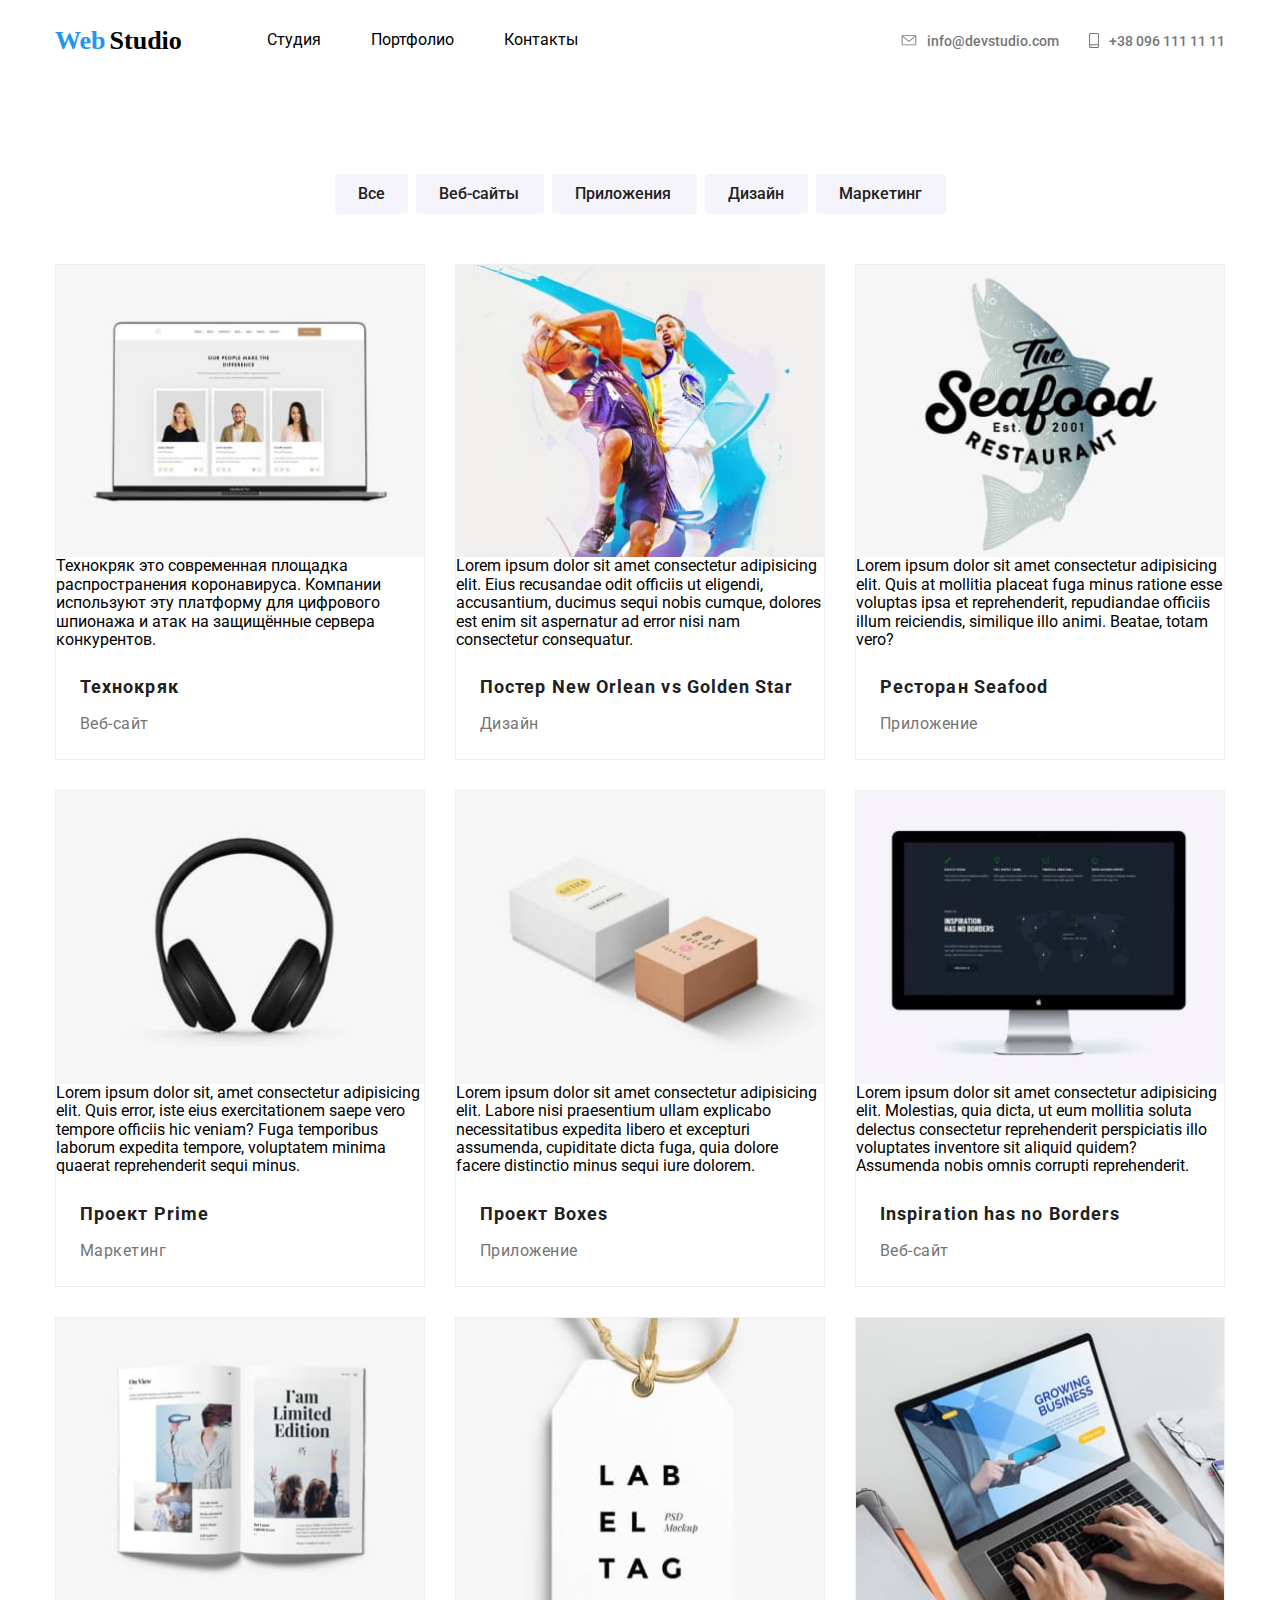
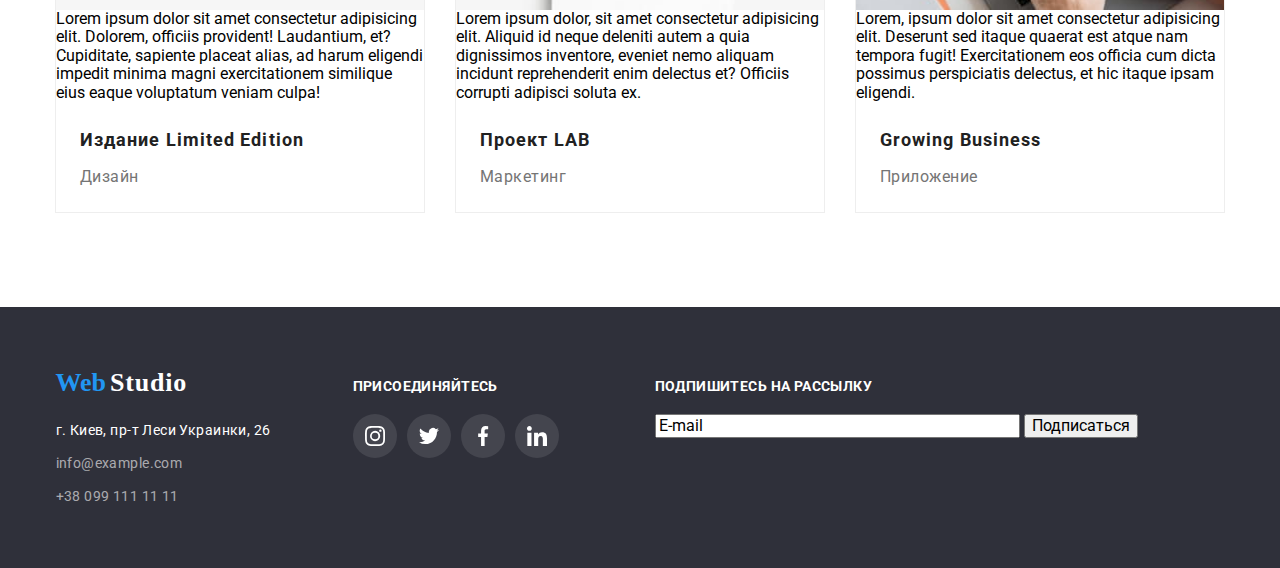
==== portfolio.html @ c652b86d "hw 5" ====
<!DOCTYPE html>
<html lang="en">
  <head>
    <meta charset="UTF-8" />
    <meta name="viewport" content="width=device-width, initial-scale=1.0" />
    <!--style.css-->
    <link rel="stylesheet" href="./assets/css/style.css" />
    <!--normalize.css-->
    <link rel="stylesheet" href="./assets/css/normalize.css" />
    <!--Goole Fonts-->
    <link
      href="https://fonts.googleapis.com/css2?family=Roboto:ital,wght@0,100;0,300;0,400;0,500;0,700;1,100;1,300;1,400;1,500;1,700&display=swap"
      rel="stylesheet"
    />
    <title>WebStudio</title>
  </head>

  <body>
    <!--logo and nav-->
    <header class="main-header">
      <div class="navigation-container container">
        <nav class="nav-links">
          <div class="logo-style">
            <a href="#" class="logo">
              <span class="font--style--blue">Web</span>
              <span class="font--style--black">Studio</span>
            </a>
          </div>
          <ul class="site-nav">
            <li class="site-nav-items">
              <a class="links" href="./index.html">Студия</a>
            </li>
            <li class="site-nav-items">
              <a class="links" href="./portfolio.html">Портфолио</a>
            </li>
            <li class="site-nav-items">
              <a class="links" href="#">Контакты</a>
            </li>
          </ul>
        </nav>
        <div class="our-contacts">
          <!-- email style -->
          <a href="#" class="email--style">
            <svg xmlns="http://www.w3.org/2000/svg" class="mail-icon-style">
              <use xlink:href="./assets/image/sprite2.svg#icon-envelope1" />
            </svg>
            <span class="email-adderss-style">info@devstudio.com</span>
          </a>
          <!-- number style -->
          <a href="#" class="number--style">
            <svg xmlns="http://www.w3.org/2000/svg" class="number-icon-style">
              <use xlink:href="./assets/image/sprite2.svg#icon-smartphone1" />
            </svg>
            <span class="phone-number-style">+38 096 111 11 11</span>
          </a>
        </div>
      </div>
    </header>
    <!--main-->
    <main>
      <!--page nav-->
      <section class="section-portfolio">
        <div class="links-container container">
          <ul class="site-nav-list">
            <li class="site-nav-item">
              <a href="#"><span class="button-all">Все</span></a>
            </li>
            <li class="site-nav-item">
              <a href="#"><span class="button-web">Веб-сайты</span></a>
            </li>
            <li class="site-nav-item">
              <a href="#"><span class="button-app">Приложения</span></a>
            </li>
            <li class="site-nav-item">
              <a href="#"><span class="button-design">Дизайн</span></a>
            </li>
            <li class="site-nav-item">
              <a href="#"><span class="button-marketing">Маркетинг</span></a>
            </li>
          </ul>
        </div>
        <!--description-->
        <div class="container">
          <ul class="projects-dis-list">
            <li class="projects-dis-items">
              <img src="./assets/image/img.tehno.jpg" alt="tehno" />
              <p>
                Технокряк это современная площадка распространения коронавируса.
                Компании используют эту платформу для цифрового шпионажа и атак
                на защищённые сервера конкурентов.
              </p>
              <h2 class="tittle-projects-dis">Технокряк</h2>
              <p class="card-description">Веб-сайт</p>
            </li>
            <li class="projects-dis-items">
              <img src="./assets/image/img(1)poster.jpg" alt="poster" />
              <p>
                Lorem ipsum dolor sit amet consectetur adipisicing elit. Eius
                recusandae odit officiis ut eligendi, accusantium, ducimus sequi
                nobis cumque, dolores est enim sit aspernatur ad error nisi nam
                consectetur consequatur.
              </p>
              <h2 class="tittle-projects-dis">
                Постер New Orlean vs Golden Star
              </h2>
              <p class="card-description">Дизайн</p>
            </li>
            <li class="projects-dis-items">
              <img src="./assets/image/img(2)restoran.jpg" alt="restoran" />
              <p>
                Lorem ipsum dolor sit amet consectetur adipisicing elit. Quis at
                mollitia placeat fuga minus ratione esse voluptas ipsa et
                reprehenderit, repudiandae officiis illum reiciendis, similique
                illo animi. Beatae, totam vero?
              </p>
              <h2 class="tittle-projects-dis">Ресторан Seafood</h2>
              <p class="card-description">Приложение</p>
            </li>
            <li class="projects-dis-items">
              <img src="./assets/image/img(3)prime.jpg" alt="prime" />
              <p>
                Lorem ipsum dolor sit, amet consectetur adipisicing elit. Quis
                error, iste eius exercitationem saepe vero tempore officiis hic
                veniam? Fuga temporibus laborum expedita tempore, voluptatem
                minima quaerat reprehenderit sequi minus.
              </p>
              <h2 class="tittle-projects-dis">Проект Prime</h2>
              <p class="card-description">Маркетинг</p>
            </li>
            <li class="projects-dis-items">
              <img src="./assets/image/img(4)boxes.jpg" alt="boxes" />
              <p>
                Lorem ipsum dolor sit amet consectetur adipisicing elit. Labore
                nisi praesentium ullam explicabo necessitatibus expedita libero
                et excepturi assumenda, cupiditate dicta fuga, quia dolore
                facere distinctio minus sequi iure dolorem.
              </p>
              <h2 class="tittle-projects-dis">Проект Boxes</h2>
              <p class="card-description">Приложение</p>
            </li>
            <li class="projects-dis-items">
              <img src="./assets/image/img(5)ins.jpg" alt="ins" />
              <p>
                Lorem ipsum dolor sit amet consectetur adipisicing elit.
                Molestias, quia dicta, ut eum mollitia soluta delectus
                consectetur reprehenderit perspiciatis illo voluptates inventore
                sit aliquid quidem? Assumenda nobis omnis corrupti
                reprehenderit.
              </p>
              <h2 class="tittle-projects-dis">Inspiration has no Borders</h2>
              <p class="card-description">Веб-сайт</p>
            </li>
            <li class="projects-dis-items">
              <img src="./assets/image/img(6)edition.jpg" alt="edition" />
              <p>
                Lorem ipsum dolor sit amet consectetur adipisicing elit.
                Dolorem, officiis provident! Laudantium, et? Cupiditate,
                sapiente placeat alias, ad harum eligendi impedit minima magni
                exercitationem similique eius eaque voluptatum veniam culpa!
              </p>
              <h2 class="tittle-projects-dis">Издание Limited Edition</h2>
              <p class="card-description">Дизайн</p>
            </li>
            <li class="projects-dis-items">
              <img src="./assets/image/img(7)lab.jpg" alt="lab" />
              <p>
                Lorem ipsum dolor, sit amet consectetur adipisicing elit.
                Aliquid id neque deleniti autem a quia dignissimos inventore,
                eveniet nemo aliquam incidunt reprehenderit enim delectus et?
                Officiis corrupti adipisci soluta ex.
              </p>
              <h2 class="tittle-projects-dis">Проект LAB</h2>
              <p class="card-description">Маркетинг</p>
            </li>
            <li class="projects-dis-items">
              <img src="./assets/image/img(8)business.jpg" alt="business" />
              <p>
                Lorem, ipsum dolor sit amet consectetur adipisicing elit.
                Deserunt sed itaque quaerat est atque nam tempora fugit!
                Exercitationem eos officia cum dicta possimus perspiciatis
                delectus, et hic itaque ipsam eligendi.
              </p>
              <h2 class="tittle-projects-dis">Growing Business</h2>
              <p class="card-description no-margin-tb">Приложение</p>
            </li>
          </ul>
        </div>
      </section>
    </main>
    <!--info footer-->
    <footer>
      <div class="footer-container container">
        <div class="footer-logo-address">
          <a href="#" class="logo-footer">
            <span class="font--style--blue">Web</span>
            <span class="font--style--white">Studio</span>
          </a>
          <address class="address-style-footer">
            <span class="street--style">г. Киев, пр-т Леси Украинки, 26</span>
            <span class="email--footer--style"
              ><a href="#" class="email--no--decaration"
                >info@example.com</a
              ></span
            >
            <span class="footer--number--style"
              ><a href="#" class="number--no--decoration"
                >+38 099 111 11 11</a
              ></span
            >
          </address>
        </div>
        <!--social-networks-footer-->
        <div class="social-container">
          <div class="social-networks-footer">
            <h4 class="footer--header--join">присоединяйтесь</h4>
            <!-- icons footer -->
            <ul class="footer-social-list">
              <li class="footer-list-item">
                <a href="#">
                  <svg
                    xmlns="http://www.w3.org/2000/svg"
                    class="footer-logo-style"
                  >
                    <use xlink:href="./assets/image/sprite2.svg#instagram" />
                  </svg>
                </a>
              </li>
              <li class="footer-list-item">
                <a href="#">
                  <svg
                    xmlns="http://www.w3.org/2000/svg"
                    class="footer-logo-style"
                  >
                    <use xlink:href="./assets/image/sprite2.svg#twitter" />
                  </svg>
                </a>
              </li>
              <li class="footer-list-item">
                <a href="#">
                  <svg
                    xmlns="http://www.w3.org/2000/svg"
                    class="footer-logo-style"
                  >
                    <use xlink:href="./assets/image/sprite2.svg#facebook" />
                  </svg>
                </a>
              </li>
              <li class="footer-list-item">
                <a href="#">
                  <svg
                    xmlns="http://www.w3.org/2000/svg"
                    class="footer-logo-style"
                  >
                    <use xlink:href="./assets/image/sprite2.svg#linkedin2" />
                  </svg>
                </a>
              </li>
            </ul>
          </div>
          <!--button-->
          <div class="button-footer">
            <h4 class="footer--subscribe--header">Подпишитесь на рассылку</h4>
            <form action="doc.php" method="post">
              <input type="text" name="fio" value="E-mail" size="37" />
              <input type="submit" name="fio" value="Подписаться" />
            </form>
          </div>
        </div>
      </div>
    </footer>
  </body>
</html>
---- assets/css/style.css ----
html {
  box-sizing: border-box;
}

*,
*::before,
*::after {
  box-sizing: inherit;
}

*,
*:hover,
*:focus {
  outline: none;
}

/* margin-padding top and bottom no */
h1,
h2,
h3,
h4,
h5,
h6,
p {
  margin: 0 0;
  padding: 0 0;
}

/* list style - none */
ul {
  list-style-type: none;
  margin: 0 0;
  padding: 0 0;
}

figure {
  margin: 0 0;
  padding: 0 0;
}

/* container */
.container {
  max-width: 1200px;
  margin: 0 auto;
  padding-left: 15px;
  padding-right: 15px;
}

/* section */
.section {
  padding-top: 94px;
  padding-bottom: 94px;
}

/* logo and nav */
.navigation-container {
  display: flex;
  align-items: center;
  padding-top: 25px;
  padding-bottom: 25px;
}

.nav-links {
  display: flex;
  align-items: center;
}

/* style logo */
.logo {
  display: inline-block;
}

.logo-style {
  display: flex;
  align-items: center;
}

.font--style--blue {
  font-family: Raleway;
  font-style: normal;
  font-weight: bold;
  font-size: 26px;
  line-height: 31px;

  color: #2196f3;
}

.font--style--black {
  font-family: Raleway;
  font-style: normal;
  font-weight: bold;
  font-size: 26px;
  line-height: 31px;

  color: #000000;
}

/* links */
.site-nav {
  display: flex;
  align-items: center;
  margin-left: 85px;
}

.site-nav-items {
  margin-left: 50px;
}

.site-nav-items:first-child {
  margin-left: 0;
}

.site-nav .links {
  color: #000000;
}

.site-nav .links:hover,
.site-nav .links:focus {
  color: #2196f3;
}

/* contacts */
.our-contacts {
  align-items: center;
  display: flex;
  margin-left: auto;
}

.email--style {
  display: flex;
  align-items: center;

  font-style: normal;
  font-weight: 500;
  font-size: 14px;
  line-height: 16px;

  color: #757575;
  fill: #757575;
}

.mail-icon-style {
  width: 16px;
  height: 11px;

  margin-right: 10px;
}

.email--style:hover,
.email--style:focus {
  color: #2196f3;
  fill: #2196f3;
}

.number--style {
  display: flex;
  align-items: center;

  font-style: normal;
  font-weight: 500;
  font-size: 14px;
  line-height: 16px;

  margin-left: 30px;

  color: #757575;
  fill: #757575;
}

.number-icon-style {
  width: 10px;
  height: 15px;

  margin-right: 10px;
}

.number--style:hover,
.number--style:focus {
  color: #2196f3;
  fill: #2196f3;
}

/* section first */
.main-banner {
  background-image: linear-gradient(
      to right,
      rgba(47, 48, 58, 0.8),
      rgba(47, 48, 58, 0.8)
    ),
    url(../image/Headerimg\(1\).jpg);
  background-color: #212121;
  min-width: 1600px;
  margin: auto;
  width: 1600px;
  height: 600px;
  background-repeat: no-repeat;
  background-position: center;
  background-size: cover;
}

.title-container {
  display: flex;
  flex-wrap: wrap;
  justify-content: center;
  text-align: center;
  max-width: 696px;
}

.btn-tittle {
  padding-top: 200px;
  padding-bottom: 200px;
}

.container-btn {
  display: flex;
  flex-wrap: wrap;
  justify-content: center;
  text-align: center;
  margin-top: 45px;
}

.font-banner-style {
  font-style: normal;
  font-weight: 900;
  font-size: 44px;
  line-height: 60px;
  letter-spacing: 0.06em;
  text-transform: uppercase;

  margin: 0 0;

  color: #ffffff;
}

.btn--style {
  display: inline-block;

  font-style: normal;
  font-weight: bold;
  font-size: 16px;
  line-height: 30px;
  border-radius: 4px;
  border: 1px solid transparent;

  min-width: 200px;
  padding: 10px 32px;

  color: #ffffff;
  background: #2196f3;
}

/* info section */
.info-list {
  display: flex;
  justify-content: center;
}

.info-list-item {
  width: 270px;
}

.info-list-item::before {
  content: '';
  display: block;
  background-repeat: no-repeat;
  background-position: center;

  width: 270px;
  height: 120px;
  border-radius: 4px;

  background: #f5f4fa;
}
.info-list-item:nth-child(1)::before {
  background-image: url(../image/antenna1.svg);
  background-repeat: no-repeat;
  background-position: center;
}

.info-list-item:nth-child(2)::before {
  background-image: url(../image/clock1.svg);
  background-repeat: no-repeat;
  background-position: center;
}

.info-list-item:nth-child(3)::before {
  background-image: url(../image/diagram1.svg);
  background-repeat: no-repeat;
  background-position: center;
}

.info-list-item:nth-child(4)::before {
  background-image: url(../image/astronaut1.svg);
  background-repeat: no-repeat;
  background-position: center;
}

.info-list-item:nth-child(n + 2) {
  margin-left: 30px;
}
.info-list-item h2:nth-child(n + 1) {
  margin-top: 30px;
}

.info-section-header {
  font-style: normal;
  font-weight: bold;
  font-size: 14px;
  line-height: 16px;
  letter-spacing: 0.03em;
  text-transform: uppercase;

  color: #212121;
}

.info-section-font {
  font-style: normal;
  font-weight: normal;
  font-size: 14px;
  line-height: 24px;
  letter-spacing: 0.03em;

  color: #757575;

  margin-top: 10px;
}

/* projects */
.projects-section-header {
  font-style: normal;
  font-weight: bold;
  font-size: 36px;
  line-height: 42px;
  letter-spacing: 0.03em;

  color: #212121;

  margin-bottom: 50px;

  text-align: center;
}

.projects-list {
  display: flex;
  flex-wrap: wrap;
  justify-content: center;
}

.projects-list-item:nth-child(n + 2) {
  margin-left: 30px;
}

.projects-list-item img {
  width: 370px;
}

.projects-description {
  font-style: normal;
  font-weight: 350;
  font-size: 14px;
  line-height: 16px;
  letter-spacing: 0.03em;
  text-transform: uppercase;

  color: #ffffff;
}

/* team cards */
.card-list {
  display: flex;
  flex-wrap: wrap;
  justify-content: center;
}

.our-team {
  background: #f5f4fa;
}

.our-team-header {
  font-style: normal;
  font-weight: bold;
  font-size: 36px;
  line-height: 42px;
  letter-spacing: 0.03em;

  color: #212121;

  margin-bottom: 50px;
  text-align: center;
}

.card-list-item:nth-child(n + 2) {
  margin-left: 30px;
}

.figure-card {
  width: 270px;
  box-shadow: 0px 2px 1px rgba(0, 0, 0, 0.2), 0px 1px 1px rgba(0, 0, 0, 0.14),
    0px 1px 3px rgba(0, 0, 0, 0.12);
  border-radius: 0px 0px 4px 4px;

  background-color: #ffffff;
}

.our-team-names {
  font-style: normal;
  font-weight: 500;
  font-size: 16px;
  line-height: 19px;
  letter-spacing: 0.03em;

  color: #212121;

  text-align: center;
}

.our-team-names:nth-child(-n + 5) {
  margin-top: 30px;
}

.team-members-position {
  font-style: normal;
  font-weight: normal;
  font-size: 16px;
  line-height: 19px;
  letter-spacing: 0.03em;

  color: #757575;

  text-align: center;
}

.social-media-list {
  background-color: #ffffff;
  display: flex;
  justify-content: space-around;
  padding: 24px 16px 32px;
  border-radius: 0px 0px 4px 4px;
}

.button-card-style {
  padding: 0;
  background: none;
  border-style: none;

  width: 44px;
  height: 44px;

  display: flex;
  justify-content: center;
  align-items: center;

  cursor: pointer;

  border-radius: 2em;
}
.button-card-style:hover {
  background-color: #2196f3;
  border-radius: 2em;
}

.icon-inst-svg {
  width: 44px;
  height: 44px;

  border-radius: 2em;

  fill: #afb1b8;
  cursor: pointer;
}

.icon-inst-svg:hover {
  fill: #ffffff;
}

.team-members-position:nth-child(-n + 5) {
  margin-top: 10px;
  margin-bottom: 16px;
}

.social-media-list {
  display: flex;
}

.social-media-list:nth-child(n + 2) {
  padding-bottom: 24px;
}

/* costomers */
.costomers-list {
  display: flex;
  flex-wrap: wrap;
  justify-content: center;
}

.regular-recipients-header {
  font-style: normal;
  font-weight: bold;
  font-size: 36px;
  line-height: 42px;
  letter-spacing: 0.03em;

  color: #212121;

  margin-bottom: 50px;

  text-align: center;
}
.costomers-list-item {
  display: flex;
  cursor: pointer;

  width: 170px;
  height: 90px;

  align-items: center;
  justify-content: center;

  border: 1px solid #afb1b8;
  border-radius: 4px;

  fill: #afb1b8;
}

.costomers-list-item:hover {
  fill: #2196f3;
  border: 1px solid #2196f3;
}

.costomers-list-item:nth-child(n + 2) {
  margin-left: 30px;
}

/* footer style */
footer {
  background: #2f303a;
}

.footer-container {
  padding-bottom: 60px;
  padding-top: 60px;
  display: flex;
  flex-wrap: wrap;
  justify-content: center;
  align-items: baseline;
}

.footer-logo-address {
  min-width: 267px;
}

.address-style-footer {
  margin-top: 20px;
}

.font--style--white {
  font-family: Raleway;
  font-style: normal;
  font-weight: bold;
  font-size: 26px;
  line-height: 31px;
  letter-spacing: 0.03em;

  color: #ffffff;
}

.email--no--decaration {
  font-style: normal;
  font-weight: normal;
  font-size: 14px;
  line-height: 24px;
  letter-spacing: 0.03em;

  color: rgba(255, 255, 255, 0.6);
}

.number--no--decoration {
  font-style: normal;
  font-weight: normal;
  font-size: 14px;
  line-height: 24px;
  letter-spacing: 0.03em;

  color: rgba(255, 255, 255, 0.6);
}

.street--style {
  font-style: normal;
  font-weight: normal;
  font-size: 14px;
  line-height: 24px;
  letter-spacing: 0.03em;

  color: #ffffff;

  display: flex;
  flex-wrap: wrap;
}

.email--footer--style {
  font-style: normal;
  font-weight: normal;
  font-size: 14px;
  line-height: 24px;
  letter-spacing: 0.03em;

  color: rgba(255, 255, 255, 0.6);

  margin-top: 9px;

  display: flex;
  flex-wrap: wrap;
}

.footer--number--style {
  font-style: normal;
  font-weight: normal;
  font-size: 14px;
  line-height: 24px;
  letter-spacing: 0.03em;

  color: rgba(255, 255, 255, 0.6);

  margin-top: 9px;

  display: flex;
  flex-wrap: wrap;
}

/* social-networks-footer */
.social-container {
  display: flex;
}

.social-networks-footer {
  min-width: 272px;
  margin-left: 30px;
}

.footer--header--join {
  font-style: normal;
  font-weight: bold;
  font-size: 14px;
  line-height: 16px;
  letter-spacing: 0.03em;
  text-transform: uppercase;

  color: #ffffff;

  margin-bottom: 20px;
}

.footer-social-list {
  display: flex;
}

.footer-social-list li {
  margin-right: 10px;
}

.footer-social-list li:nth-child(4n) {
  margin-right: 0;
}

/* .footer-list-item:nth-child(1):hover {
  background-color: #2196f3;
  border-radius: 30px;
  width: 44px;
  height: 44px;
}
.footer-list-item:nth-child(2):hover {
  background-color: #2196f3;
  border-radius: 30px;
  width: 44px;
  height: 44px;
}
.footer-list-item:nth-child(3):hover {
  background-color: #2196f3;
  border-radius: 30px;
  width: 44px;
  height: 44px;
}
.footer-list-item:nth-child(4):hover {
  background-color: #2196f3;
  border-radius: 30px;
  width: 44px;
  height: 44px;
} */

.footer-logo-style {
  width: 44px;
  height: 44px;

  border-radius: 2em;

  fill: #ffffff;
  background: rgba(255, 255, 255, 0.1);
}

.footer-logo-style:hover {
  background-color: #2196f3;
}

/* .footer-list-item {
  background: rgba(255, 255, 255, 0.1);

  border-radius: 35px;
  width: 44px;
  height: 44px;
} */

/* button */
.button-footer {
  margin-left: 30px;
  min-width: 570px;
}

.footer--subscribe--header {
  font-style: normal;
  font-weight: bold;
  font-size: 14px;
  line-height: 16px;
  letter-spacing: 0.03em;
  text-transform: uppercase;

  color: #ffffff;

  margin-bottom: 20px;
}

/* portfolio */

.section-portfolio {
  padding-top: 93px;
  padding-bottom: 94px;
}

.links-container {
  margin-bottom: 50px;
}

.site-nav-list {
  display: flex;
  justify-content: center;
}

.site-nav-item {
  margin-left: 8px;
}

.site-nav-item:first-child {
  margin-left: 0;
}

/* buttons list   */
.button-all {
  display: inline-block;

  font-style: normal;
  font-weight: 500;
  font-size: 16px;
  line-height: 26px;

  background: #f5f4fa;
  color: #212121;

  border-radius: 4px;
  border: 1px solid transparent;
  padding: 6px 22px;
  min-width: 73px;
}

.button-all:hover,
.button-all:focus {
  background: #2196f3;
}

.button-web {
  display: inline-block;

  font-style: normal;
  font-weight: 500;
  font-size: 16px;
  line-height: 26px;

  background: #f5f4fa;
  color: #212121;

  border-radius: 4px;
  border: 1px solid transparent;
  padding: 6px 22px;
  min-width: 128px;
}
.button-web:hover,
.button-web:focus {
  background: #2196f3;
}

.button-app {
  display: inline-block;

  font-style: normal;
  font-weight: 500;
  font-size: 16px;
  line-height: 26px;

  background: #f5f4fa;
  color: #212121;

  border-radius: 4px;
  border: 1px solid transparent;
  padding: 6px 22px;
  min-width: 145px;
}
.button-app:hover,
.button-app:focus {
  background: #2196f3;
}

.button-design {
  display: inline-block;

  font-style: normal;
  font-weight: 500;
  font-size: 16px;
  line-height: 26px;

  background: #f5f4fa;
  color: #212121;

  border-radius: 4px;
  border: 1px solid transparent;
  padding: 6px 22px;
  min-width: 103px;
}
.button-design:hover,
.button-design:focus {
  background: #2196f3;
}

.button-marketing {
  display: inline-block;

  font-style: normal;
  font-weight: 500;
  font-size: 16px;
  line-height: 26px;

  background: #f5f4fa;
  color: #212121;

  border-radius: 4px;
  border: 1px solid transparent;
  padding: 6px 22px;
  min-width: 130px;
}
.button-marketing:hover,
.button-marketing:focus {
  background: #2196f3;
}

/* description */
.projects-dis-list {
  display: flex;
  flex-wrap: wrap;
  justify-content: center;
}

.projects-dis-items {
  width: calc((100% - 60px) / 3);
  margin-right: 30px;
  margin-bottom: 30px;

  background: #ffffff;
  border: 1px solid #eeeeee;

  cursor: pointer;
}

.projects-dis-items:hover {
  box-shadow: 0px 1px 1px rgba(0, 0, 0, 0.12), 0px 4px 4px rgba(0, 0, 0, 0.06),
    1px 4px 6px rgba(0, 0, 0, 0.16);
}

.projects-dis-items:nth-child(3n) {
  margin-right: 0;
}

.projects-dis-items:nth-last-child(-n + 3) {
  margin-bottom: 0;
}

.projects-dis-items img {
  max-width: 100%;

  display: block;
  background-size: cover;
}

/* --------------------------------------------------------------------------------- */
/* second variant */

/* .projects-dis-items {
  width: 370px;
  margin-right: 30px;
  margin-bottom: 30px;
}

.projects-dis-items:nth-child(3n) {
  margin-right: 0;
}
.projects-dis-items:nth-last-child(-n + 3) {
  margin-bottom: 0;
} */
/* --------------------------------------------------------------------------------- */

.tittle-projects-dis {
  font-style: normal;
  font-weight: bold;
  font-size: 18px;
  line-height: 36px;
  letter-spacing: 0.06em;

  color: #212121;

  margin-top: 20px;
  padding: 0 24px 0;
}

.card-description {
  font-weight: normal;
  font-size: 16px;
  line-height: 30px;
  letter-spacing: 0.03em;

  color: #757575;

  margin-top: 4px;
  margin-bottom: 20px;
  padding: 0 24px 0;
}
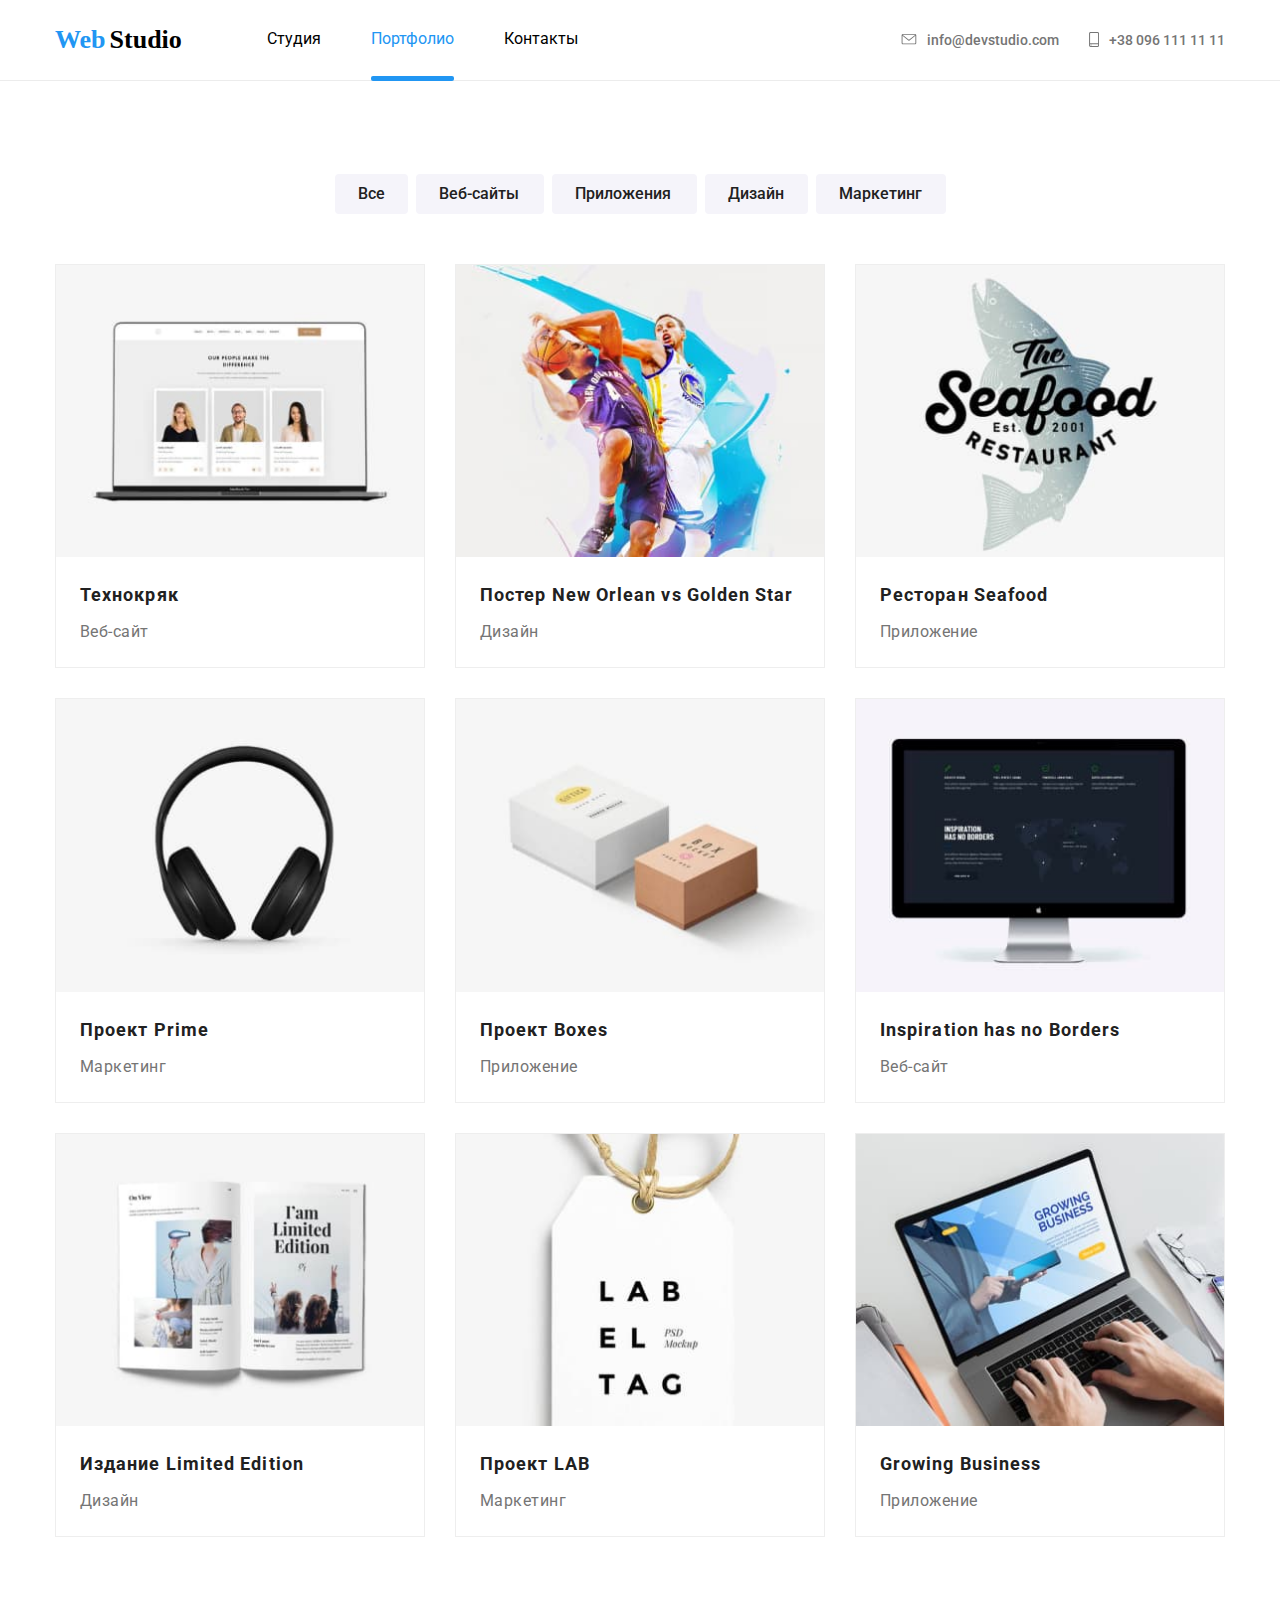
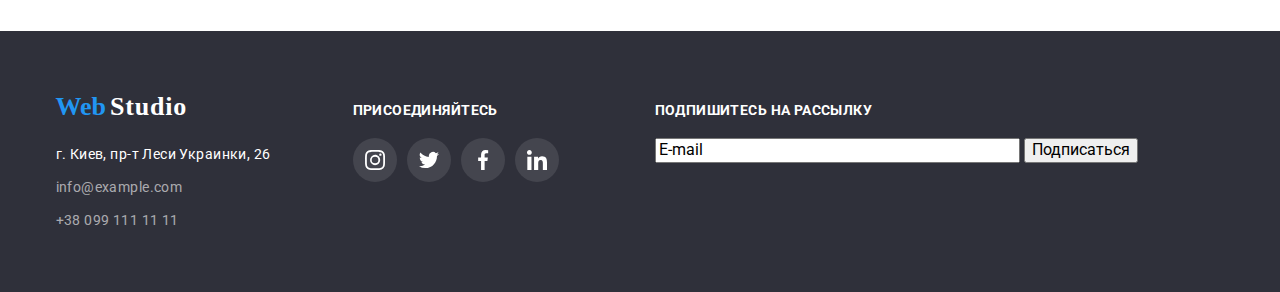
==== commit eed599b3: "Done hw5" ====
--- a/portfolio.html
+++ b/portfolio.html
@@ -28,13 +28,13 @@
           </div>
           <ul class="site-nav">
             <li class="site-nav-items">
-              <a class="links" href="./index.html">Студия</a>
+              <a class="links studio-portfolio" href="./index.html">Студия</a>
             </li>
             <li class="site-nav-items">
-              <a class="links" href="./portfolio.html">Портфолио</a>
+              <a class="links portfolio" href="./portfolio.html">Портфолио</a>
             </li>
             <li class="site-nav-items">
-              <a class="links" href="#">Контакты</a>
+              <a class="links contacts" href="#">Контакты</a>
             </li>
           </ul>
         </nav>
@@ -83,105 +83,159 @@
         <div class="container">
           <ul class="projects-dis-list">
             <li class="projects-dis-items">
-              <img src="./assets/image/img.tehno.jpg" alt="tehno" />
-              <p>
-                Технокряк это современная площадка распространения коронавируса.
-                Компании используют эту платформу для цифрового шпионажа и атак
-                на защищённые сервера конкурентов.
-              </p>
-              <h2 class="tittle-projects-dis">Технокряк</h2>
-              <p class="card-description">Веб-сайт</p>
-            </li>
-            <li class="projects-dis-items">
-              <img src="./assets/image/img(1)poster.jpg" alt="poster" />
-              <p>
-                Lorem ipsum dolor sit amet consectetur adipisicing elit. Eius
-                recusandae odit officiis ut eligendi, accusantium, ducimus sequi
-                nobis cumque, dolores est enim sit aspernatur ad error nisi nam
-                consectetur consequatur.
-              </p>
-              <h2 class="tittle-projects-dis">
-                Постер New Orlean vs Golden Star
-              </h2>
-              <p class="card-description">Дизайн</p>
-            </li>
-            <li class="projects-dis-items">
-              <img src="./assets/image/img(2)restoran.jpg" alt="restoran" />
-              <p>
-                Lorem ipsum dolor sit amet consectetur adipisicing elit. Quis at
-                mollitia placeat fuga minus ratione esse voluptas ipsa et
-                reprehenderit, repudiandae officiis illum reiciendis, similique
-                illo animi. Beatae, totam vero?
-              </p>
-              <h2 class="tittle-projects-dis">Ресторан Seafood</h2>
-              <p class="card-description">Приложение</p>
-            </li>
-            <li class="projects-dis-items">
-              <img src="./assets/image/img(3)prime.jpg" alt="prime" />
-              <p>
-                Lorem ipsum dolor sit, amet consectetur adipisicing elit. Quis
-                error, iste eius exercitationem saepe vero tempore officiis hic
-                veniam? Fuga temporibus laborum expedita tempore, voluptatem
-                minima quaerat reprehenderit sequi minus.
-              </p>
-              <h2 class="tittle-projects-dis">Проект Prime</h2>
-              <p class="card-description">Маркетинг</p>
-            </li>
-            <li class="projects-dis-items">
-              <img src="./assets/image/img(4)boxes.jpg" alt="boxes" />
-              <p>
-                Lorem ipsum dolor sit amet consectetur adipisicing elit. Labore
-                nisi praesentium ullam explicabo necessitatibus expedita libero
-                et excepturi assumenda, cupiditate dicta fuga, quia dolore
-                facere distinctio minus sequi iure dolorem.
-              </p>
-              <h2 class="tittle-projects-dis">Проект Boxes</h2>
-              <p class="card-description">Приложение</p>
-            </li>
-            <li class="projects-dis-items">
-              <img src="./assets/image/img(5)ins.jpg" alt="ins" />
-              <p>
-                Lorem ipsum dolor sit amet consectetur adipisicing elit.
-                Molestias, quia dicta, ut eum mollitia soluta delectus
-                consectetur reprehenderit perspiciatis illo voluptates inventore
-                sit aliquid quidem? Assumenda nobis omnis corrupti
-                reprehenderit.
-              </p>
-              <h2 class="tittle-projects-dis">Inspiration has no Borders</h2>
-              <p class="card-description">Веб-сайт</p>
-            </li>
-            <li class="projects-dis-items">
-              <img src="./assets/image/img(6)edition.jpg" alt="edition" />
-              <p>
-                Lorem ipsum dolor sit amet consectetur adipisicing elit.
-                Dolorem, officiis provident! Laudantium, et? Cupiditate,
-                sapiente placeat alias, ad harum eligendi impedit minima magni
-                exercitationem similique eius eaque voluptatum veniam culpa!
-              </p>
-              <h2 class="tittle-projects-dis">Издание Limited Edition</h2>
-              <p class="card-description">Дизайн</p>
-            </li>
-            <li class="projects-dis-items">
-              <img src="./assets/image/img(7)lab.jpg" alt="lab" />
-              <p>
-                Lorem ipsum dolor, sit amet consectetur adipisicing elit.
-                Aliquid id neque deleniti autem a quia dignissimos inventore,
-                eveniet nemo aliquam incidunt reprehenderit enim delectus et?
-                Officiis corrupti adipisci soluta ex.
-              </p>
-              <h2 class="tittle-projects-dis">Проект LAB</h2>
-              <p class="card-description">Маркетинг</p>
-            </li>
-            <li class="projects-dis-items">
-              <img src="./assets/image/img(8)business.jpg" alt="business" />
-              <p>
-                Lorem, ipsum dolor sit amet consectetur adipisicing elit.
-                Deserunt sed itaque quaerat est atque nam tempora fugit!
-                Exercitationem eos officia cum dicta possimus perspiciatis
-                delectus, et hic itaque ipsam eligendi.
-              </p>
-              <h2 class="tittle-projects-dis">Growing Business</h2>
-              <p class="card-description no-margin-tb">Приложение</p>
+              <a href="#">
+                <div class="animation-thumb-item">
+                  <img src="./assets/image/img.tehno.jpg" alt="poster" />
+                  <div class="overlay-item">
+                    <p class="overlay-font">
+                      Технокряк это современная площадка распространения
+                      коронавируса. Компании используют эту платформу для
+                      цифрового шпионажа и атак на защищённые сервера
+                      конкурентов.
+                    </p>
+                  </div>
+                </div>
+                <h2 class="tittle-projects-dis">Технокряк</h2>
+                <p class="card-description">Веб-сайт</p>
+              </a>
+            </li>
+            <li class="projects-dis-items">
+              <a href="#">
+                <div class="animation-thumb-item">
+                  <img src="./assets/image/img(1)poster.jpg" alt="poster" />
+                  <div class="overlay-item">
+                    <p class="overlay-font">
+                      Технокряк это современная площадка распространения
+                      коронавируса. Компании используют эту платформу для
+                      цифрового шпионажа и атак на защищённые сервера
+                      конкурентов.
+                    </p>
+                  </div>
+                </div>
+                <h2 class="tittle-projects-dis">
+                  Постер New Orlean vs Golden Star
+                </h2>
+                <p class="card-description">Дизайн</p>
+              </a>
+            </li>
+            <li class="projects-dis-items">
+              <a href="#">
+                <div class="animation-thumb-item">
+                  <img src="./assets/image/img(2)restoran.jpg" alt="restoran" />
+                  <div class="overlay-item">
+                    <p class="overlay-font">
+                      Технокряк это современная площадка распространения
+                      коронавируса. Компании используют эту платформу для
+                      цифрового шпионажа и атак на защищённые сервера
+                      конкурентов.
+                    </p>
+                  </div>
+                </div>
+                <h2 class="tittle-projects-dis">Ресторан Seafood</h2>
+                <p class="card-description">Приложение</p>
+              </a>
+            </li>
+            <li class="projects-dis-items">
+              <a href="#">
+                <div class="animation-thumb-item">
+                  <img src="./assets/image/img(3)prime.jpg" alt="prime" />
+                  <div class="overlay-item">
+                    <p class="overlay-font">
+                      Технокряк это современная площадка распространения
+                      коронавируса. Компании используют эту платформу для
+                      цифрового шпионажа и атак на защищённые сервера
+                      конкурентов.
+                    </p>
+                  </div>
+                </div>
+                <h2 class="tittle-projects-dis">Проект Prime</h2>
+                <p class="card-description">Маркетинг</p>
+              </a>
+            </li>
+            <li class="projects-dis-items">
+              <a href="#">
+                <div class="animation-thumb-item">
+                  <img src="./assets/image/img(4)boxes.jpg" alt="boxes" />
+                  <div class="overlay-item">
+                    <p class="overlay-font">
+                      Технокряк это современная площадка распространения
+                      коронавируса. Компании используют эту платформу для
+                      цифрового шпионажа и атак на защищённые сервера
+                      конкурентов.
+                    </p>
+                  </div>
+                </div>
+                <h2 class="tittle-projects-dis">Проект Boxes</h2>
+                <p class="card-description">Приложение</p>
+              </a>
+            </li>
+            <li class="projects-dis-items">
+              <a href="#">
+                <div class="animation-thumb-item">
+                  <img src="./assets/image/img(5)ins.jpg" alt="ins" />
+                  <div class="overlay-item">
+                    <p class="overlay-font">
+                      Технокряк это современная площадка распространения
+                      коронавируса. Компании используют эту платформу для
+                      цифрового шпионажа и атак на защищённые сервера
+                      конкурентов.
+                    </p>
+                  </div>
+                </div>
+                <h2 class="tittle-projects-dis">Inspiration has no Borders</h2>
+                <p class="card-description">Веб-сайт</p>
+              </a>
+            </li>
+            <li class="projects-dis-items">
+              <a href="#">
+                <div class="animation-thumb-item">
+                  <img src="./assets/image/img(6)edition.jpg" alt="edition" />
+                  <div class="overlay-item">
+                    <p class="overlay-font">
+                      Технокряк это современная площадка распространения
+                      коронавируса. Компании используют эту платформу для
+                      цифрового шпионажа и атак на защищённые сервера
+                      конкурентов.
+                    </p>
+                  </div>
+                </div>
+                <h2 class="tittle-projects-dis">Издание Limited Edition</h2>
+                <p class="card-description">Дизайн</p>
+              </a>
+            </li>
+            <li class="projects-dis-items">
+              <a href="#">
+                <div class="animation-thumb-item">
+                  <img src="./assets/image/img(7)lab.jpg" alt="lab" />
+                  <div class="overlay-item">
+                    <p class="overlay-font">
+                      Технокряк это современная площадка распространения
+                      коронавируса. Компании используют эту платформу для
+                      цифрового шпионажа и атак на защищённые сервера
+                      конкурентов.
+                    </p>
+                  </div>
+                </div>
+                <h2 class="tittle-projects-dis">Проект LAB</h2>
+                <p class="card-description">Маркетинг</p>
+              </a>
+            </li>
+            <li class="projects-dis-items">
+              <a href="#">
+                <div class="animation-thumb-item">
+                  <img src="./assets/image/img(8)business.jpg" alt="business" />
+                  <div class="overlay-item">
+                    <p class="overlay-font">
+                      Технокряк это современная площадка распространения
+                      коронавируса. Компании используют эту платформу для
+                      цифрового шпионажа и атак на защищённые сервера
+                      конкурентов.
+                    </p>
+                  </div>
+                </div>
+                <h2 class="tittle-projects-dis">Growing Business</h2>
+                <p class="card-description no-margin-tb">Приложение</p>
+              </a>
             </li>
           </ul>
         </div>
--- a/assets/css/style.css
+++ b/assets/css/style.css
@@ -53,10 +53,15 @@
 }
 
 /* logo and nav */
+.main-header {
+  border-bottom: 1px solid #ececec;
+}
+
 .navigation-container {
   display: flex;
   align-items: center;
-  padding-top: 25px;
+
+  padding-top: 24px;
   padding-bottom: 25px;
 }
 
@@ -99,11 +104,14 @@
 .site-nav {
   display: flex;
   align-items: center;
+
   margin-left: 85px;
 }
 
 .site-nav-items {
   margin-left: 50px;
+
+  position: relative;
 }
 
 .site-nav-items:first-child {
@@ -114,10 +122,186 @@
   color: #000000;
 }
 
+.site-nav .links {
+  transition: 250ms;
+}
+
 .site-nav .links:hover,
-.site-nav .links:focus {
+.site-nav .links:focus,
+.site-nav .links:active {
   color: #2196f3;
 }
+
+.studio::after {
+  content: '';
+
+  position: absolute;
+  left: 0;
+  bottom: -32px;
+
+  display: block;
+
+  width: 100%;
+  height: 5px;
+  border-radius: 2px;
+
+  background-color: #2196f3;
+}
+
+.site-nav .site-nav-items .studio {
+  color: #2196f3;
+}
+
+.studio-portfolio::after {
+  content: '';
+
+  position: absolute;
+  left: 0;
+  bottom: -32px;
+
+  display: block;
+
+  width: 100%;
+  height: 5px;
+  border-radius: 2px;
+
+  background-color: #2196f3;
+
+  transform: scaleY(0%);
+  transform-origin: bottom;
+  transition: transform 250ms;
+}
+
+.studio-portfolio:hover::after {
+  transform: scaleY(100%);
+}
+
+.portfolio::after {
+  content: '';
+
+  position: absolute;
+  left: 0;
+  bottom: -32px;
+
+  display: block;
+
+  width: 100%;
+  height: 5px;
+  border-radius: 2px;
+
+  background-color: #2196f3;
+}
+
+.site-nav .site-nav-items .portfolio {
+  color: #2196f3;
+}
+
+.portfolio-studio::after {
+  content: '';
+
+  position: absolute;
+  left: 0;
+  bottom: -32px;
+
+  display: block;
+
+  width: 100%;
+  height: 5px;
+  border-radius: 2px;
+
+  background-color: #2196f3;
+
+  transform: scaleY(0);
+  transform-origin: bottom;
+  transition: transform 185ms;
+}
+.portfolio-studio:hover::after {
+  transform: scaleY(100%);
+}
+
+/* Animation for nav */
+
+/* .studio::after {
+  content: '';
+
+  position: absolute;
+  left: 0;
+  bottom: -32px;
+
+  display: block;
+
+  width: 100%;
+  height: 5px;
+  border-radius: 2px;
+
+  background-color: #2196f3;
+
+  transform: scaleY(0%);
+  transform-origin: bottom;
+  transition: transform 250ms;
+}
+
+.studio:hover::after {
+  transform: scaleY(100%);
+}
+
+.studio:focus::after {
+  transform: scaleY(100%);
+}
+
+.portfolio::after {
+  content: '';
+
+  position: absolute;
+  left: 0;
+  bottom: -32px;
+
+  display: block;
+
+  width: 100%;
+  height: 5px;
+  border-radius: 2px;
+
+  background-color: #2196f3;
+
+  transform: scaleY(0);
+  transform-origin: bottom;
+  transition: transform 185ms;
+}
+.portfolio:hover::after {
+  transform: scaleY(100%);
+}
+.portfolio:focus::after {
+  transform: scaleY(100%);
+} */
+
+.contacts::after {
+  content: '';
+
+  position: absolute;
+  left: 0;
+  bottom: -32px;
+
+  display: block;
+
+  width: 100%;
+  height: 5px;
+  border-radius: 2px;
+
+  background-color: #2196f3;
+
+  transform: scaleY(0);
+  transform-origin: bottom;
+  transition: transform 185ms;
+}
+.contacts:hover::after {
+  transform: scaleY(100%);
+}
+.contacts:focus::after {
+  transform: scaleY(100%);
+}
+
+/* --------------END Animation---------------- */
 
 /* contacts */
 .our-contacts {
@@ -137,6 +321,8 @@
 
   color: #757575;
   fill: #757575;
+
+  transition: 250ms;
 }
 
 .mail-icon-style {
@@ -165,6 +351,8 @@
 
   color: #757575;
   fill: #757575;
+
+  transition: 250ms;
 }
 
 .number-icon-style {
@@ -184,12 +372,12 @@
 .main-banner {
   background-image: linear-gradient(
       to right,
-      rgba(47, 48, 58, 0.8),
-      rgba(47, 48, 58, 0.8)
+      rgba(47, 48, 58, 0.4),
+      rgba(47, 48, 58, 0.4)
     ),
-    url(../image/Headerimg\(1\).jpg);
+    url(../image/Headerimg.jpg);
   background-color: #212121;
-  min-width: 1600px;
+  min-width: 100%;
   margin: auto;
   width: 1600px;
   height: 600px;
@@ -206,6 +394,10 @@
   max-width: 696px;
 }
 
+.container-btn .btn-style {
+  outline: none;
+}
+
 .btn-tittle {
   padding-top: 200px;
   padding-bottom: 200px;
@@ -232,12 +424,12 @@
   color: #ffffff;
 }
 
-.btn--style {
+.btn-style {
   display: inline-block;
 
   font-style: normal;
-  font-weight: bold;
-  font-size: 16px;
+  font-weight: 700px;
+  font-size: 17px;
   line-height: 30px;
   border-radius: 4px;
   border: 1px solid transparent;
@@ -246,7 +438,73 @@
   padding: 10px 32px;
 
   color: #ffffff;
-  background: #2196f3;
+  background-color: #2196f3;
+
+  transition: background-color 250ms cubic-bezier(0.4, 0, 0.2, 1);
+}
+
+.btn-style:hover {
+  cursor: pointer;
+  background-color: hsl(207, 94%, 50%);
+}
+
+.backdrop {
+  position: fixed;
+  top: 0;
+  left: 0;
+  width: 100%;
+  height: 100%;
+
+  background: rgba(0, 0, 0, 0.2);
+}
+
+.backdrop.is-hidden {
+  opacity: 0;
+  pointer-events: none;
+}
+
+.modal {
+  position: absolute;
+  top: 50%;
+  left: 50%;
+  transform: translate(-50%, -50%);
+  min-width: 528px;
+  min-height: 581px;
+
+  background: #ffffff;
+  box-shadow: 0px 1px 3px rgba(0, 0, 0, 0.12), 0px 1px 1px rgba(0, 0, 0, 0.14),
+    0px 2px 1px rgba(0, 0, 0, 0.2);
+  border-radius: 4px;
+}
+
+.modal .modal-btn-style {
+  outline: none;
+}
+
+.modal-btn-style {
+  position: absolute;
+
+  top: 8px;
+  right: 8px;
+  width: 30px;
+  height: 30px;
+
+  background: #ffffff;
+  border: 1px solid rgba(0, 0, 0, 0.1);
+  box-sizing: border-box;
+  border-radius: 2em;
+
+  padding: 0;
+  margin: 0;
+}
+
+.button-close-icon {
+  width: 11px;
+  height: 11px;
+}
+
+.modal-btn-style:hover {
+  background-color: #0000001a;
 }
 
 /* info section */
@@ -343,7 +601,15 @@
 .projects-list {
   display: flex;
   flex-wrap: wrap;
+
   justify-content: center;
+}
+
+.projects-list-item {
+  position: relative;
+  overflow: hidden;
+
+  z-index: -1;
 }
 
 .projects-list-item:nth-child(n + 2) {
@@ -355,13 +621,25 @@
 }
 
 .projects-description {
-  font-style: normal;
-  font-weight: 350;
+  position: absolute;
+
+  width: 100%;
+  height: 70px;
+
+  font-style: normal;
+  font-weight: bold;
   font-size: 14px;
   line-height: 16px;
+  text-align: center;
   letter-spacing: 0.03em;
   text-transform: uppercase;
 
+  padding: 27px;
+
+  background-color: rgba(47, 48, 58, 0.8);
+
+  bottom: 1%;
+  left: 0%;
   color: #ffffff;
 }
 
@@ -453,6 +731,8 @@
   cursor: pointer;
 
   border-radius: 2em;
+
+  transition: 300ms;
 }
 .button-card-style:hover {
   background-color: #2196f3;
@@ -467,6 +747,8 @@
 
   fill: #afb1b8;
   cursor: pointer;
+
+  transition: 300ms;
 }
 
 .icon-inst-svg:hover {
@@ -520,6 +802,8 @@
   border-radius: 4px;
 
   fill: #afb1b8;
+
+  transition: 250ms;
 }
 
 .costomers-list-item:hover {
@@ -695,6 +979,8 @@
 
   fill: #ffffff;
   background: rgba(255, 255, 255, 0.1);
+
+  transition: 250ms;
 }
 
 .footer-logo-style:hover {
@@ -752,7 +1038,7 @@
   margin-left: 0;
 }
 
-/* buttons list   */
+/* buttons list */
 .button-all {
   display: inline-block;
 
@@ -768,6 +1054,8 @@
   border: 1px solid transparent;
   padding: 6px 22px;
   min-width: 73px;
+
+  transition: 250ms;
 }
 
 .button-all:hover,
@@ -863,10 +1151,14 @@
 .projects-dis-list {
   display: flex;
   flex-wrap: wrap;
+
   justify-content: center;
 }
 
 .projects-dis-items {
+  position: relative;
+  overflow: hidden;
+
   width: calc((100% - 60px) / 3);
   margin-right: 30px;
   margin-bottom: 30px;
@@ -875,6 +1167,8 @@
   border: 1px solid #eeeeee;
 
   cursor: pointer;
+
+  transition: 250ms;
 }
 
 .projects-dis-items:hover {
@@ -896,6 +1190,46 @@
   display: block;
   background-size: cover;
 }
+
+/* Animation for portfolio */
+
+.animation-thumb-item {
+  position: relative;
+  overflow: hidden;
+}
+
+.overlay-item {
+  position: absolute;
+  display: flex;
+
+  width: 100%;
+  height: 1000%;
+
+  top: 0%;
+  left: 0%;
+
+  background-color: rgba(33, 150, 243, 0.9);
+
+  transform: translateY(100%);
+  transition: transform 500ms cubic-bezier(0.4, 0, 0.2, 1);
+}
+
+.projects-dis-items:hover .overlay-item {
+  transform: translateX(0);
+}
+
+.overlay-font {
+  font-style: normal;
+  font-weight: normal;
+  font-size: 18px;
+  line-height: 28px;
+  letter-spacing: 0.03em;
+
+  color: #ffffff;
+  padding: 63px 24px 63px 24px;
+}
+
+/* -------------------------------Animation END----------------------------------- */
 
 /* --------------------------------------------------------------------------------- */
 /* second variant */
